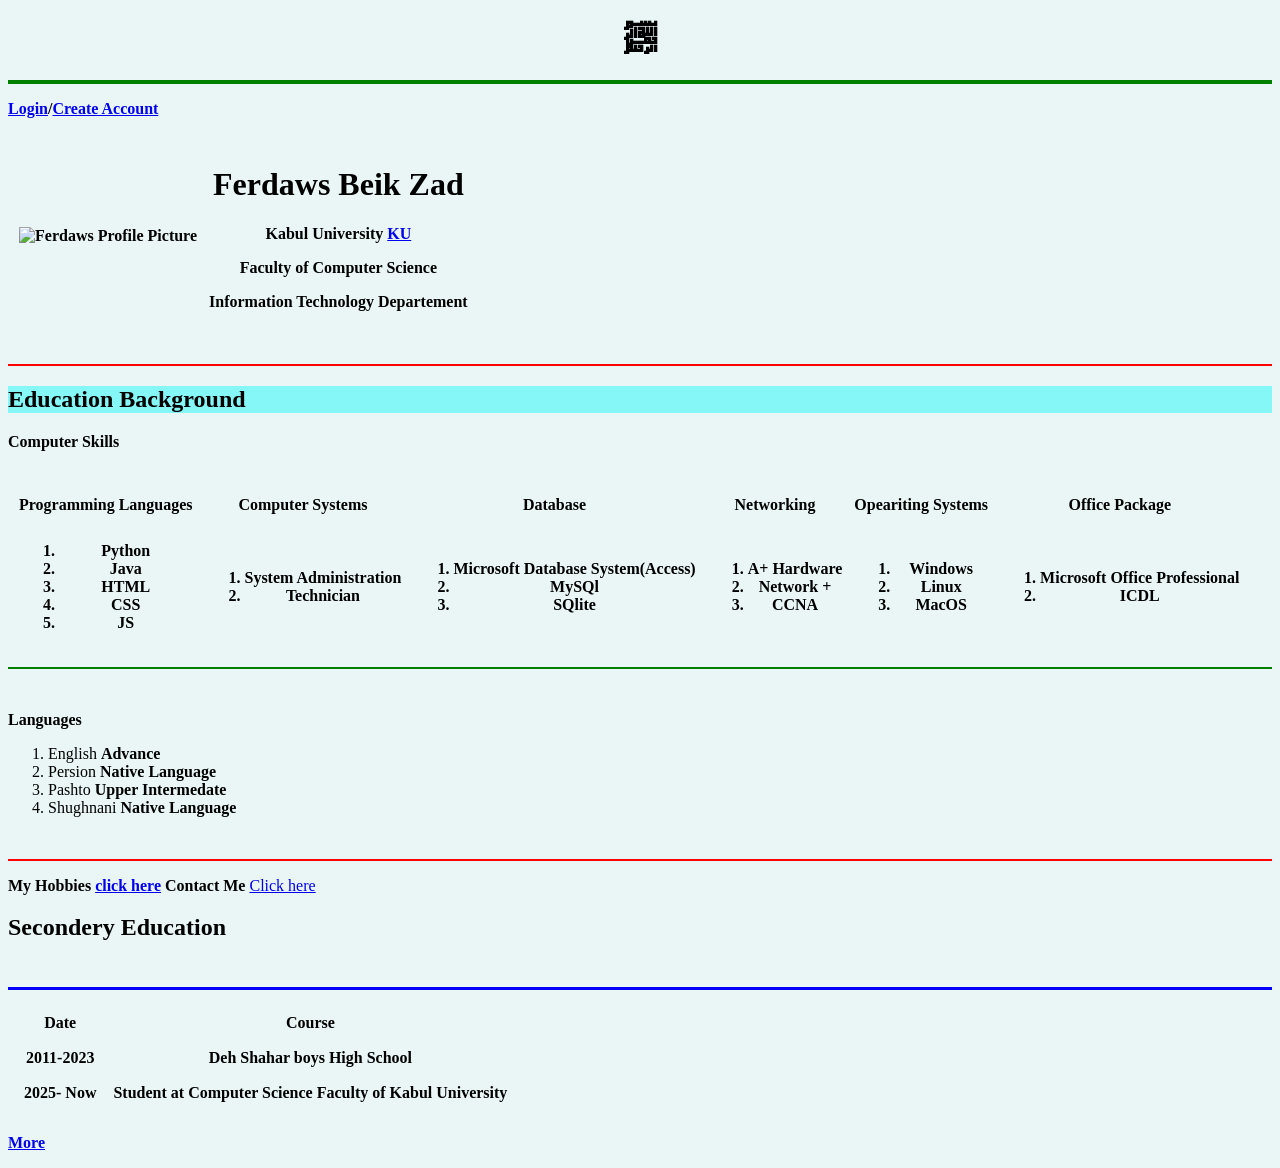
==== index.html @ 9e5334b0 "Add files via upload" ====
<!DOCTYPE html>

<html>
    <meta charset="utf-8" >
    <title>Ferdaws Personal Site</title>
<body style="background-color:#EAF6F6 ">
    
    
    <center>
        <h1> <strong>  ﷽ </strong></h1>
    </center>
    
    
    <hr size="4" color="green">
    <p style="position: static;"><strong><a href="login.html">Login</a>/<a href="C_account.html">Create Account</a></strong></p>

    <table cellspacing="10">
        <tr>
            <th><img src="Photos/Ferdaws.png" alt="Ferdaws Profile Picture" height="180" width="150"></th>
            <th><h1>Ferdaws Beik Zad</h1>  
                <p><strong>Kabul University</strong> <a href="https://www.Kabuluniversity.af"> KU</a></p>
                <p><strong>Faculty of Computer Science </strong></p>
                <p><strong>Information Technology Departement</strong></p>
            </th>
           
        </tr>
        
    </table>
    
    
    <br>
   
    <hr size="2" color="red">
    <h2 style="background-color: #86f7f7;" > <strong>Education Background</strong> </h2>

    <!-- Skills List-->
    
    <p><strong>Computer Skills</strong></p>
    <br>

    <table cellspacing="10">
        <head >

            <tr>
                <th>Programming Languages</th>
                <th>Computer Systems</th>
                <th>Database</th>
                <th>Networking</th>
                <th>Opeariting Systems</th>
                <th>Office Package</th>
            </tr>
            
        </head>
        <tr>
            <th>
                <ol>
                    <li>Python </li>
                    <li>Java</li>
                    <li>HTML </li>
                    <li>CSS</li>
                    <li>JS</li>
                </ol>
            </th>

            <th>
                <ol>
                    <li>System Administration</li>
                    <li>Technician</li>
                </ol>
           </th>
           <th>
                <ol>
                    <li>Microsoft Database System(Access)</li>
                    <li>MySQl</li>
                    <li>SQlite</li>

                </ol>
           </th>
           <th>
            <ol>
                <li>A+ Hardware</li>
                <li>Network + </li>
                <li>CCNA</li>
            </ol>
           </th>
           <th>
                <ol>
                    <li>Windows</li>
                    <li>Linux</li>
                    <li>MacOS</li>
                </ol>

           </th>
           <th>
                <ol>
                    <li>Microsoft Office Professional</li>
                    <li>ICDL</li>
                    
                </ol>
           </th>
        </tr> 
          
    </table>
     <!--End Computer Course-->      

        
    <hr color="green">

    <!--Languages Skills List-->
    <br>
    <p><b>Languages</b></p>

    <ol>
        <li>
            English <strong>Advance</strong>
        </li>
        <li>
            Persion <strong>Native Language</strong>
        </li>
        <li> 
            Pashto <strong>Upper Intermedate</strong>
        </li>
        <li>
            Shughnani <strong>Native Language</strong>
        </li>
    </ol>
    <br>
    <hr color="red">


    <!--My Hobbies-->
    <p><b>My Hobbies <a href="hobbies.html">click here</a> </b><strong>Contact Me</strong> <a href="contact.html"> Click here</a></p>

   <!--Contact Information-->
    
    <!--Secondery Education -->
    <h2>Secondery Education </h2>
    <br>
    <hr color="blue" size="3">
    <table cellspacing="15" textaligh="left">
        <head>
            <tr>
                <th>Date</th>
                <th>Course</th>
            </tr>
        </head>
        <tr>
            <th>2011-2023</th>
            <th>Deh Shahar boys High School </th>
        </tr>
        <tr>
            <th>2025- Now</th>
            <th>Student at <strong>Computer Science</strong> Faculty of <strong>Kabul University</strong></th>
        </tr>

    </table>
    <p> <a href="education.html"><b>More</b></a></p>

</body>
</html>
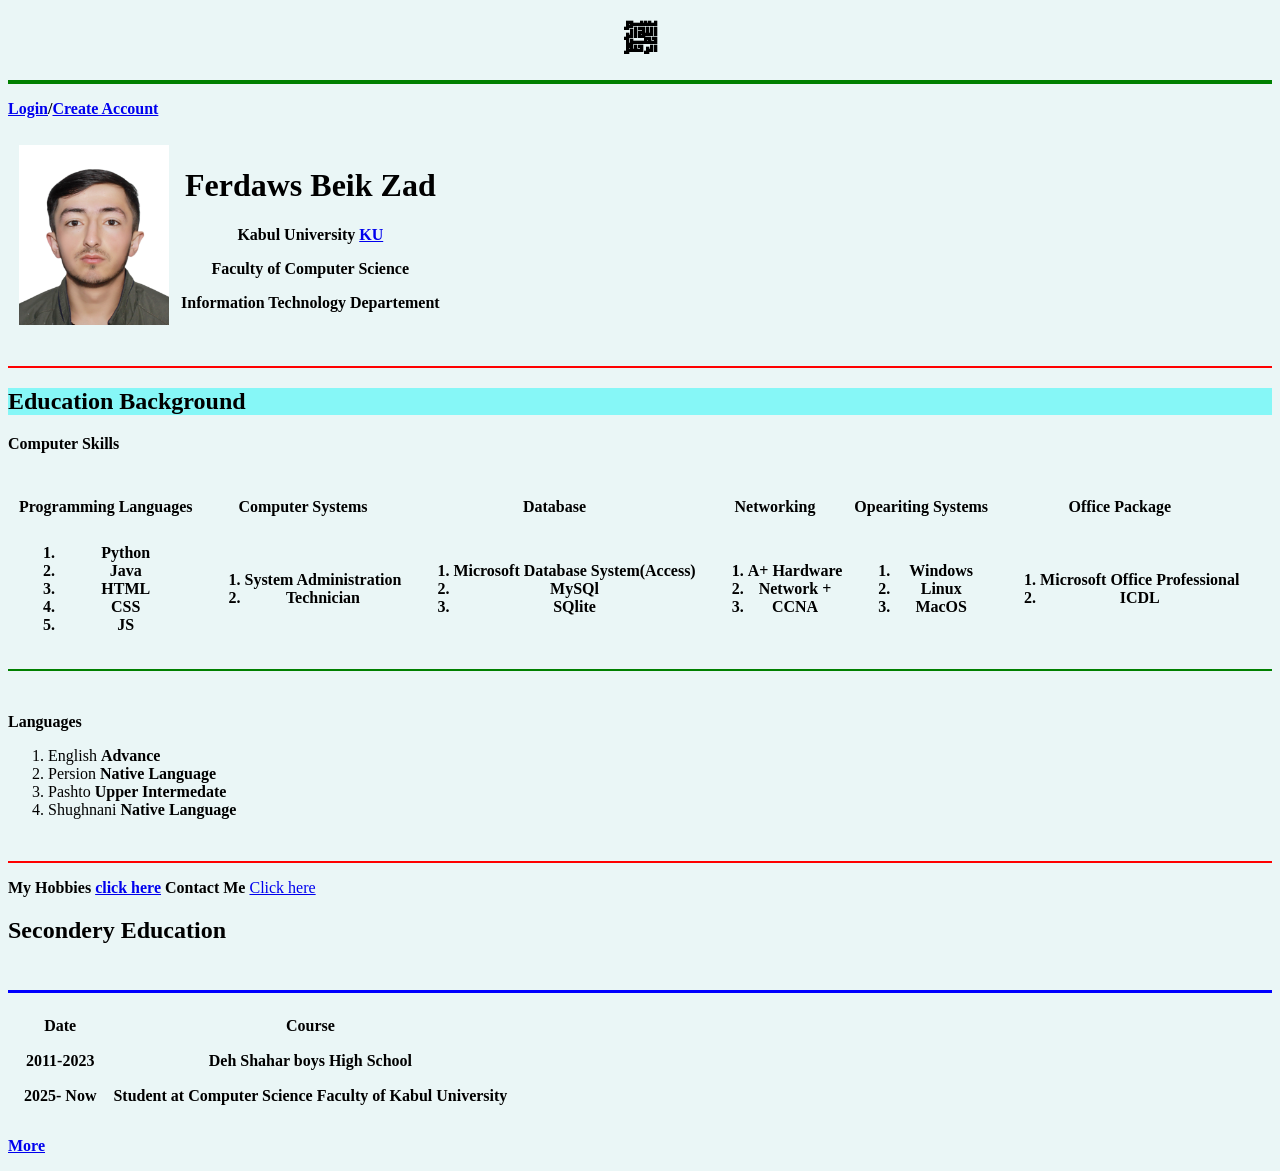
==== commit 034e998a: "photo dir change" ====
--- a/index.html
+++ b/index.html
@@ -16,7 +16,7 @@
 
     <table cellspacing="10">
         <tr>
-            <th><img src="Photos/Ferdaws.png" alt="Ferdaws Profile Picture" height="180" width="150"></th>
+            <th><img src="Ferdaws.png" alt="Ferdaws Profile Picture" height="180" width="150"></th>
             <th><h1>Ferdaws Beik Zad</h1>  
                 <p><strong>Kabul University</strong> <a href="https://www.Kabuluniversity.af"> KU</a></p>
                 <p><strong>Faculty of Computer Science </strong></p>
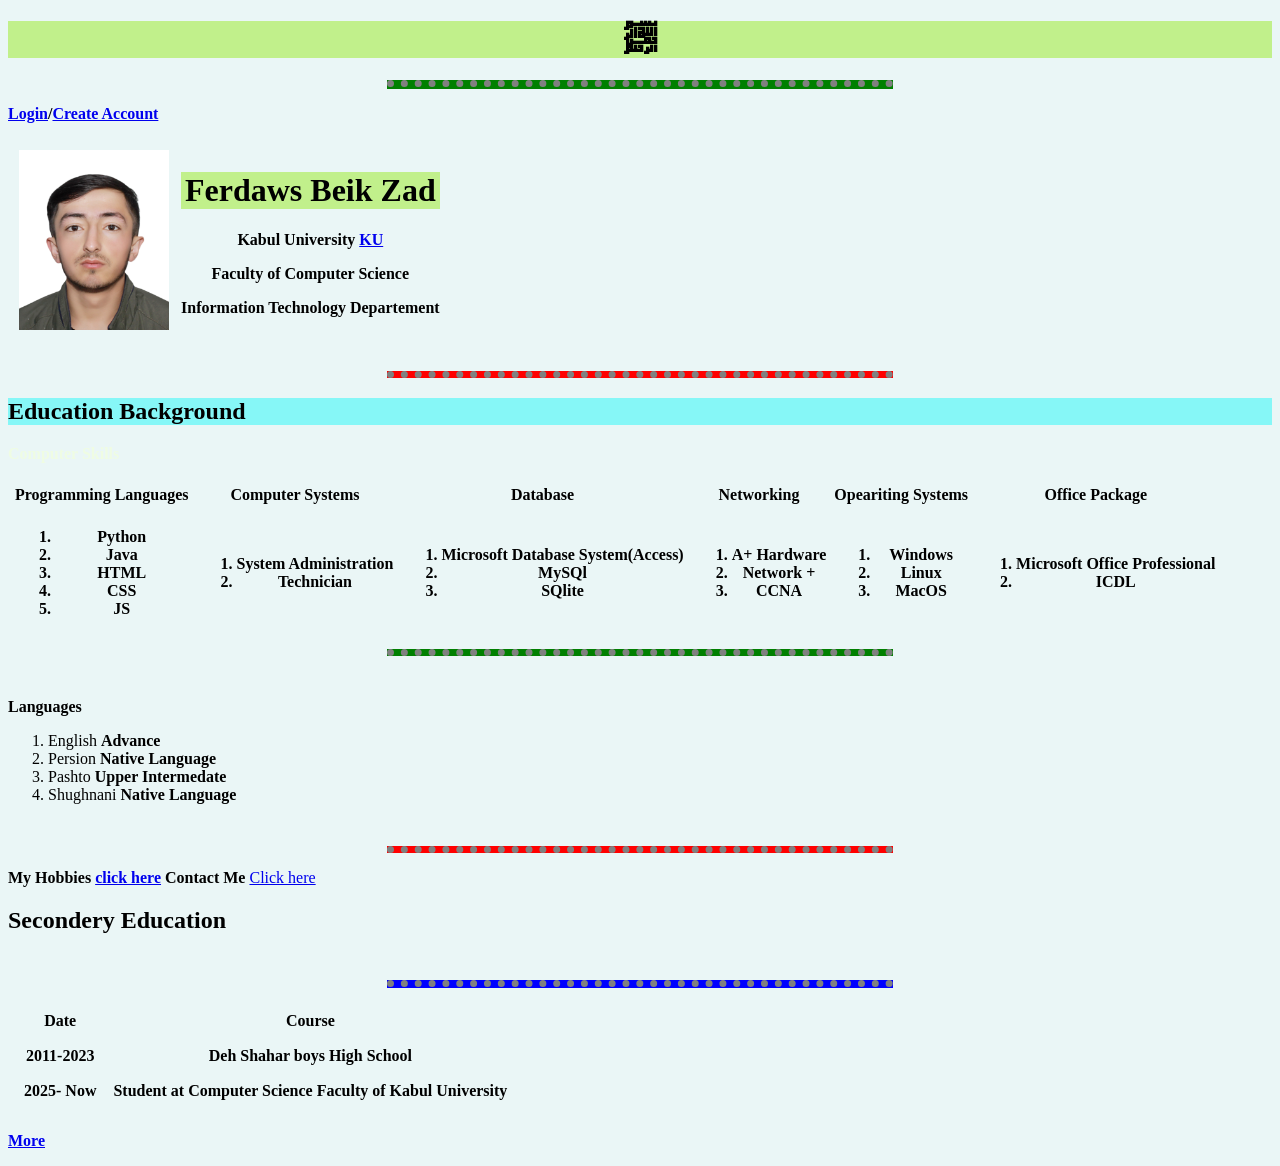
==== commit db4550f6: "Version 0.1.1" ====
--- a/index.html
+++ b/index.html
@@ -3,7 +3,35 @@
 <html>
     <meta charset="utf-8" >
     <title>Ferdaws Personal Site</title>
-<body style="background-color:#EAF6F6 ">
+
+
+<style>
+
+    body{
+        background-color: #EAF6F6;
+    
+    }
+    h1{
+        color: rgb(0, 0, 0);
+        background-color: rgb(193, 240, 139);
+        size: 10px;
+        
+    }
+
+    hr{
+        border-color: grey;
+        border-style: dotted none none;
+        width: 40%;
+        border-width: 7px;
+        
+    }
+   
+
+</style>
+
+
+
+<body>
     
     
     <center>
@@ -11,14 +39,14 @@
     </center>
     
     
-    <hr size="4" color="green">
+    <hr size="4" color="green" >
     <p style="position: static;"><strong><a href="login.html">Login</a>/<a href="C_account.html">Create Account</a></strong></p>
 
     <table cellspacing="10">
         <tr>
-            <th><img src="Ferdaws.png" alt="Ferdaws Profile Picture" height="180" width="150"></th>
+            <th><img src="Ferdaws.jpg" alt="Ferdaws Profile Picture" height="180" width="150"></th>
             <th><h1>Ferdaws Beik Zad</h1>  
-                <p><strong>Kabul University</strong> <a href="https://www.Kabuluniversity.af"> KU</a></p>
+                <p><strong>Kabul University</strong> <a href="https://ku.edu.af/en"> KU</a></p>
                 <p><strong>Faculty of Computer Science </strong></p>
                 <p><strong>Information Technology Departement</strong></p>
             </th>
@@ -35,19 +63,19 @@
 
     <!-- Skills List-->
     
-    <p><strong>Computer Skills</strong></p>
-    <br>
+    <p style="color: hsl(91, 82%, 94%);"><strong>Computer Skills</strong></p>
+   
 
-    <table cellspacing="10">
+    <table cellspacing="6">
         <head >
 
             <tr>
-                <th>Programming Languages</th>
-                <th>Computer Systems</th>
-                <th>Database</th>
-                <th>Networking</th>
-                <th>Opeariting Systems</th>
-                <th>Office Package</th>
+                <th >Programming Languages</th>
+                <th >Computer Systems</th>
+                <th >Database</th>
+                <th >Networking</th>
+                <th >Opeariting Systems</th>
+                <th >Office Package</th>
             </tr>
             
         </head>
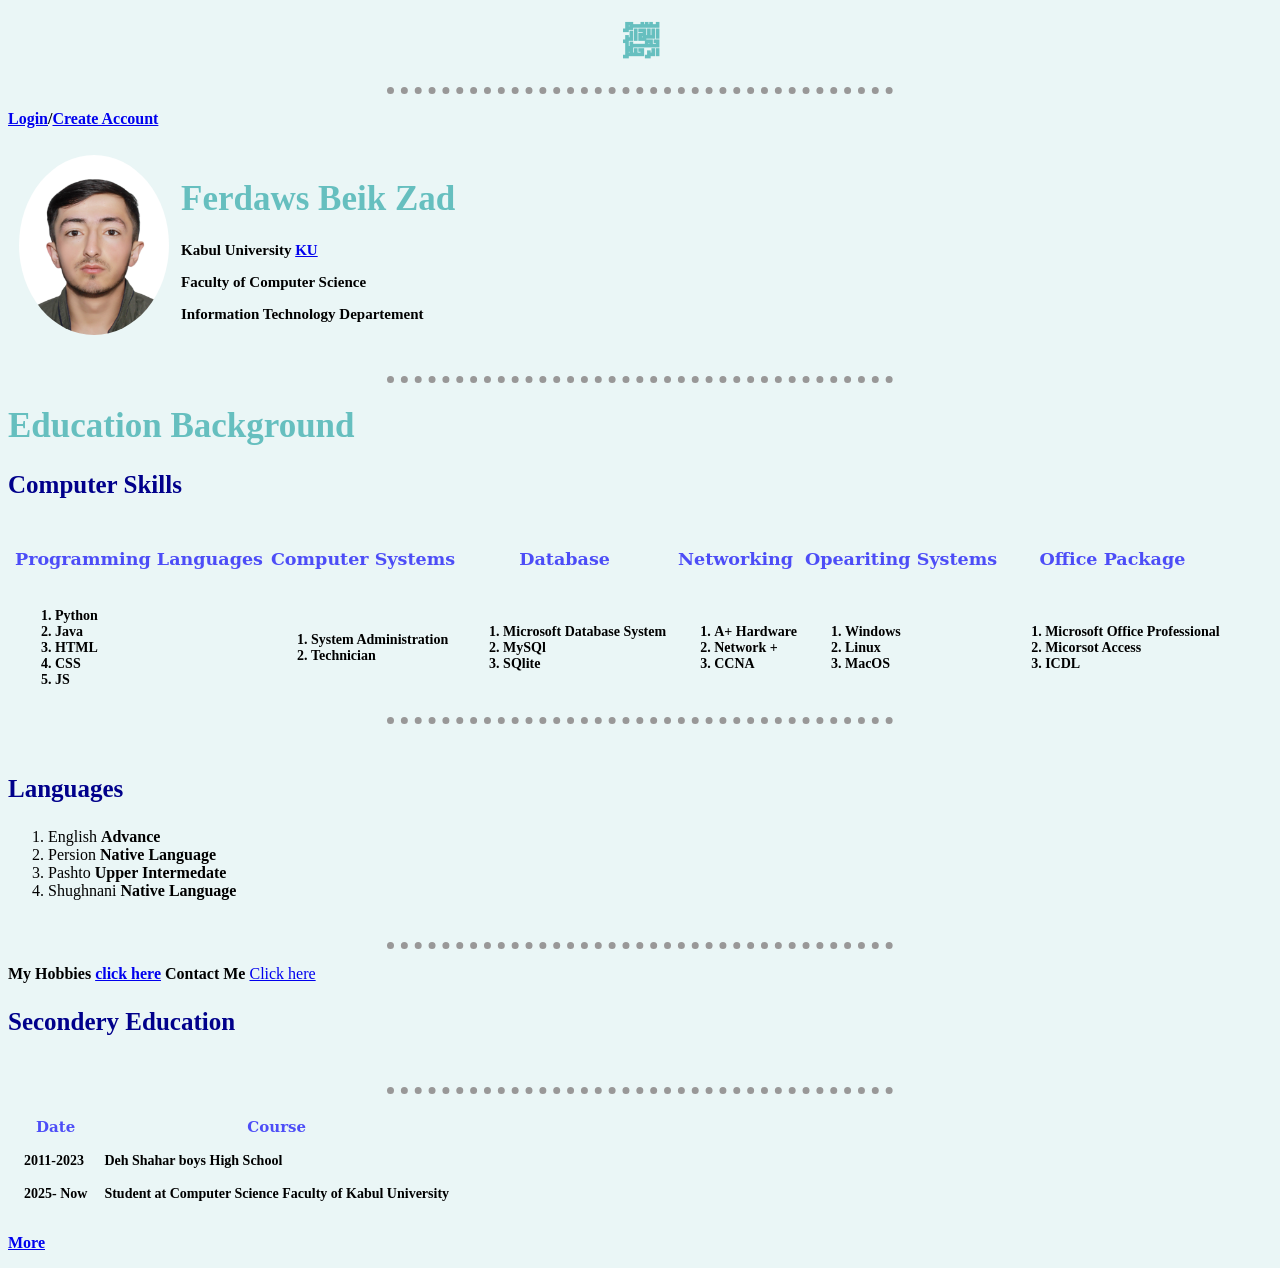
==== commit e976db23: "Add files via upload" ====
--- a/index.html
+++ b/index.html
@@ -4,185 +4,165 @@
     <meta charset="utf-8" >
     <title>Ferdaws Personal Site</title>
 
-
-<style>
-
-    body{
-        background-color: #EAF6F6;
-    
-    }
-    h1{
-        color: rgb(0, 0, 0);
-        background-color: rgb(193, 240, 139);
-        size: 10px;
-        
-    }
-
-    hr{
-        border-color: grey;
-        border-style: dotted none none;
-        width: 40%;
-        border-width: 7px;
-        
-    }
-   
-
-</style>
-
-
+    <link rel="stylesheet" href="css/styles.css">
 
 <body>
     
     
     <center>
-        <h1> <strong>  ﷽ </strong></h1>
+        <h1 class="heading"> <strong>  ﷽ </strong></h1>
     </center>
     
     
-    <hr size="4" color="green" >
+    <hr class="thr">
     <p style="position: static;"><strong><a href="login.html">Login</a>/<a href="C_account.html">Create Account</a></strong></p>
+    
+        <table cellspacing="10">
+            <tr>
+                <th><img class="Picture" src="Ferdaws.jpg" alt="Ferdaws Profile Picture" height="180" width="150"></th>
+                <th><h1 class="heading">Ferdaws Beik Zad</h1>  
+                    <p class="detils"><strong>Kabul University</strong> <a href="https://ku.edu.af/en"> KU</a></p>
+                    <p class="detils"><strong>Faculty of Computer Science </strong></p>
+                    <p class="detils"><strong>Information Technology Departement</strong></p>
+                </th>
+            
+            </tr>
+            
+        </table>
+        
+        
+        <br>
+    
+        <hr >
+        <h1 class="heading" > <strong>Education Background</strong> </h1>
 
-    <table cellspacing="10">
-        <tr>
-            <th><img src="Ferdaws.jpg" alt="Ferdaws Profile Picture" height="180" width="150"></th>
-            <th><h1>Ferdaws Beik Zad</h1>  
-                <p><strong>Kabul University</strong> <a href="https://ku.edu.af/en"> KU</a></p>
-                <p><strong>Faculty of Computer Science </strong></p>
-                <p><strong>Information Technology Departement</strong></p>
+        <!-- Skills List-->
+        
+        <p class="partB"><strong>Computer Skills</strong></p>
+    
+
+        <table cellspacing="6">
+            <head >
+
+                <tr class="TB-heading">
+                    <th ><h3>Programming Languages</h3></th>
+                    <th ><h3>Computer Systems</h3></th>
+                    <th ><h3>Database</h3></th>
+                    <th ><h3>Networking</h3></th>
+                    <th ><h3>Opeariting Systems</h3></th>
+                    <th ><h3>Office Package</h3></th>
+                </tr>
+                
+            </head>
+            <tr class="TB-data">
+                <th>
+                    <ol>
+                        <li>Python </li>
+                        <li>Java</li>
+                        <li>HTML </li>
+                        <li>CSS</li>
+                        <li>JS</li>
+                    </ol>
+                </th>
+
+                <th class="TB-data">
+                    <ol>
+                        <li>System Administration</li>
+                        <li>Technician</li>
+                    </ol>
             </th>
-           
-        </tr>
+            <th class="TB-data">
+                    <ol>
+                        <li>Microsoft Database System</li>
+                        <li>MySQl</li>
+                        <li>SQlite</li>
+
+                    </ol>
+            </th>
+            <th class="TB-data">
+                <ol>
+                    <li>A+ Hardware</li>
+                    <li>Network + </li>
+                    <li>CCNA</li>
+                </ol>
+            </th>
+            <th class="TB-data">
+                    <ol>
+                        <li>Windows</li>
+                        <li>Linux</li>
+                        <li>MacOS</li>
+                    </ol>
+
+            </th>
+            <th class="TB-data">
+                    <ol>
+                        <li>Microsoft Office Professional</li>
+                        <li>Micorsot Access</li>
+                        <li>ICDL</li>
+                        
+                    </ol>
+            </th>
+            </tr> 
+            
+        </table>
+        <!--End Computer Course-->      
+
+            
+        <hr>
+
+        <!--Languages Skills List-->
+        <br>
+        <p class="partB"><b>Languages</b></p>
+
+        <ol>
+            <li>
+                English <strong>Advance</strong>
+            </li>
+            <li>
+                Persion <strong>Native Language</strong>
+            </li>
+            <li> 
+                Pashto <strong>Upper Intermedate</strong>
+            </li>
+            <li>
+                Shughnani <strong>Native Language</strong>
+            </li>
+        </ol>
+        <br>
+        <hr>
+
+
+        <!--My Hobbies-->
+        <p><b>My Hobbies <a href="hobbies.html">click here</a> </b><strong>Contact Me</strong> <a href="contact.html"> Click here</a></p>
+
+    <!--Contact Information-->
         
-    </table>
+        <!--Secondery Education -->
+        <p class="partB"><b>Secondery Education </b></p>
+        <br>
+        <hr>
+        <table cellspacing="15" textaligh="left">
+            <head>
+                <tr class="TB-heading">
+                    <th>Date</th>
+                    <th>Course</th>
+                </tr>
+            </head>
+            <tr class="TB-data">
+                <th>2011-2023</th>
+                <th>Deh Shahar boys High School </th>
+            </tr>
+            <tr class="TB-data">
+                <th>2025- Now</th>
+                <th>Student at <strong>Computer Science</strong> Faculty of <strong>Kabul University</strong></th>
+            </tr>
+
+        </table>
     
     
-    <br>
-   
-    <hr size="2" color="red">
-    <h2 style="background-color: #86f7f7;" > <strong>Education Background</strong> </h2>
 
-    <!-- Skills List-->
+    <p> <a href="New_edu.html"><b>More</b></a></p>
     
-    <p style="color: hsl(91, 82%, 94%);"><strong>Computer Skills</strong></p>
-   
-
-    <table cellspacing="6">
-        <head >
-
-            <tr>
-                <th >Programming Languages</th>
-                <th >Computer Systems</th>
-                <th >Database</th>
-                <th >Networking</th>
-                <th >Opeariting Systems</th>
-                <th >Office Package</th>
-            </tr>
-            
-        </head>
-        <tr>
-            <th>
-                <ol>
-                    <li>Python </li>
-                    <li>Java</li>
-                    <li>HTML </li>
-                    <li>CSS</li>
-                    <li>JS</li>
-                </ol>
-            </th>
-
-            <th>
-                <ol>
-                    <li>System Administration</li>
-                    <li>Technician</li>
-                </ol>
-           </th>
-           <th>
-                <ol>
-                    <li>Microsoft Database System(Access)</li>
-                    <li>MySQl</li>
-                    <li>SQlite</li>
-
-                </ol>
-           </th>
-           <th>
-            <ol>
-                <li>A+ Hardware</li>
-                <li>Network + </li>
-                <li>CCNA</li>
-            </ol>
-           </th>
-           <th>
-                <ol>
-                    <li>Windows</li>
-                    <li>Linux</li>
-                    <li>MacOS</li>
-                </ol>
-
-           </th>
-           <th>
-                <ol>
-                    <li>Microsoft Office Professional</li>
-                    <li>ICDL</li>
-                    
-                </ol>
-           </th>
-        </tr> 
-          
-    </table>
-     <!--End Computer Course-->      
-
-        
-    <hr color="green">
-
-    <!--Languages Skills List-->
-    <br>
-    <p><b>Languages</b></p>
-
-    <ol>
-        <li>
-            English <strong>Advance</strong>
-        </li>
-        <li>
-            Persion <strong>Native Language</strong>
-        </li>
-        <li> 
-            Pashto <strong>Upper Intermedate</strong>
-        </li>
-        <li>
-            Shughnani <strong>Native Language</strong>
-        </li>
-    </ol>
-    <br>
-    <hr color="red">
-
-
-    <!--My Hobbies-->
-    <p><b>My Hobbies <a href="hobbies.html">click here</a> </b><strong>Contact Me</strong> <a href="contact.html"> Click here</a></p>
-
-   <!--Contact Information-->
-    
-    <!--Secondery Education -->
-    <h2>Secondery Education </h2>
-    <br>
-    <hr color="blue" size="3">
-    <table cellspacing="15" textaligh="left">
-        <head>
-            <tr>
-                <th>Date</th>
-                <th>Course</th>
-            </tr>
-        </head>
-        <tr>
-            <th>2011-2023</th>
-            <th>Deh Shahar boys High School </th>
-        </tr>
-        <tr>
-            <th>2025- Now</th>
-            <th>Student at <strong>Computer Science</strong> Faculty of <strong>Kabul University</strong></th>
-        </tr>
-
-    </table>
-    <p> <a href="education.html"><b>More</b></a></p>
 
 </body>
 </html>
--- a/css/styles.css
+++ b/css/styles.css
@@ -0,0 +1,137 @@
+
+body{
+     background-color: #eaf6f6;
+
+}
+
+.heading{
+    color: #66bfbf;
+    font-family: "Times new roman",serif;
+    /* background-color: rgb(242, 247, 236);  */
+    font-size: 35px;
+
+}
+.TB-heading{
+
+    color: rgb(77, 77, 247);
+    font-family: "serif";
+    font-size: 15px;
+
+}
+
+
+
+.Picture{
+    border-radius: 100%;
+
+
+}
+
+hr{
+    border-color: rgb(153, 152, 152);
+    border-style: dotted none none;
+    width: 40%;
+    border-width: 7px;
+}
+.TB-data{
+    font-family: 'sans-serif';
+    font-size: 14px;
+    text-align: justify;
+
+
+
+}
+
+
+/* Part B Styles */
+
+.partB{
+    color: darkblue;
+    font: bold;
+    font-family: 'Times New Roman', Times, serif;
+    font-size: 25px;
+}
+
+.detils{
+    text-align: justify;
+
+}
+
+.table-heading{
+    align-items: left;
+}
+
+
+
+/* new Educational Info */
+
+#N_edu{
+    background-color: lightcyan;
+
+}
+
+.totle{ 
+    display: flex;
+    justify-content: space-between;
+    align-items: flex-start;
+    width: 100%;
+}
+
+.table{
+    font-family: serif;
+    font-size: 15px;
+    border-spacing: 20px;
+    padding: 5px;
+    text-align: justify;
+    
+
+}
+
+.table_heading{
+    font-family: 'Times New Roman', Times, serif;
+    font-size: 20px;
+    color: darkblue;
+    text-align: center;
+    padding: 10px;
+}
+
+#heading2{
+    color: red;
+}
+
+
+
+#head{
+    color:black;
+    font-family: serif;
+    font-size: 20px;
+    font-weight: bold;
+    text-align: left;
+}
+
+tr{
+    font-size: 15px;
+    font-weight: bold;
+    
+
+
+}
+
+
+#h1{
+    text-align: center;
+    font-family: Arial, Helvetica, sans-serif;
+    font-size: xx-large;
+    font-weight: bold;
+    color:blue;
+}
+
+#hr1{
+    border-color: green;
+
+}
+
+
+
+
+
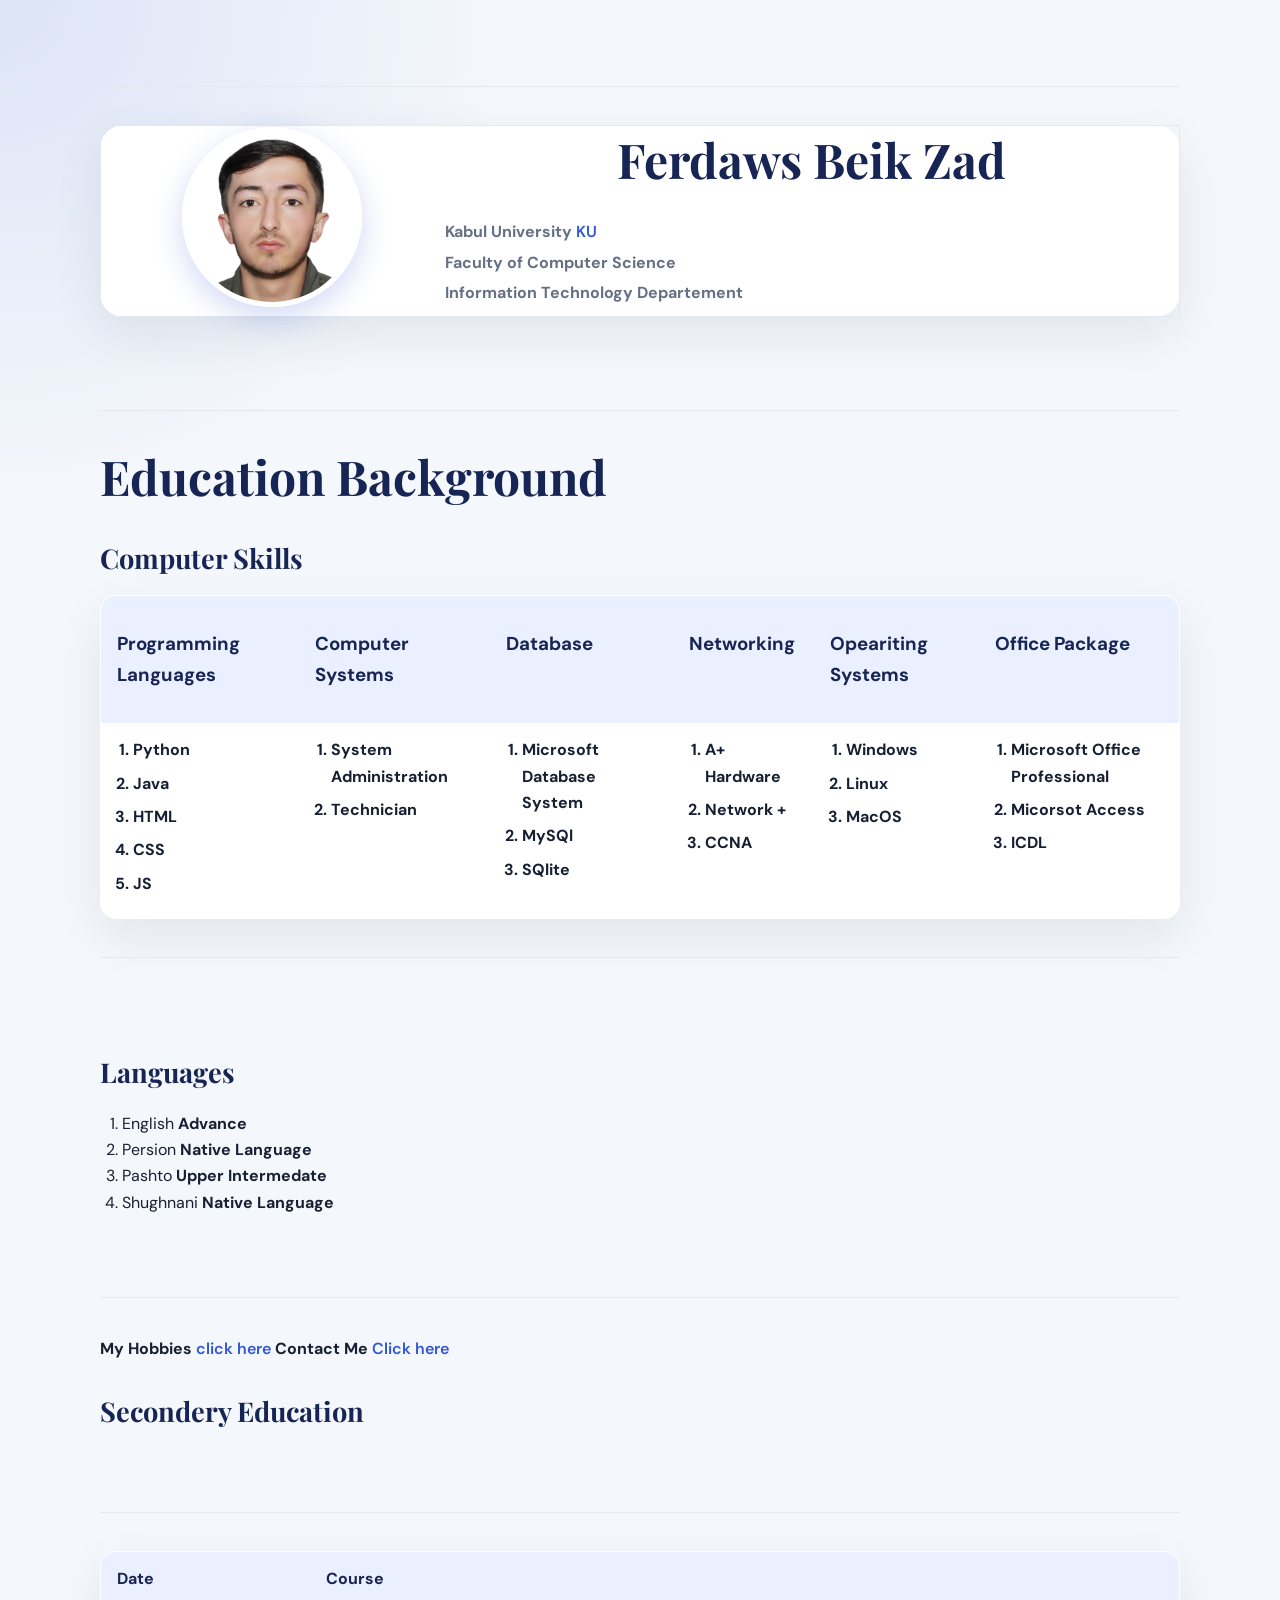
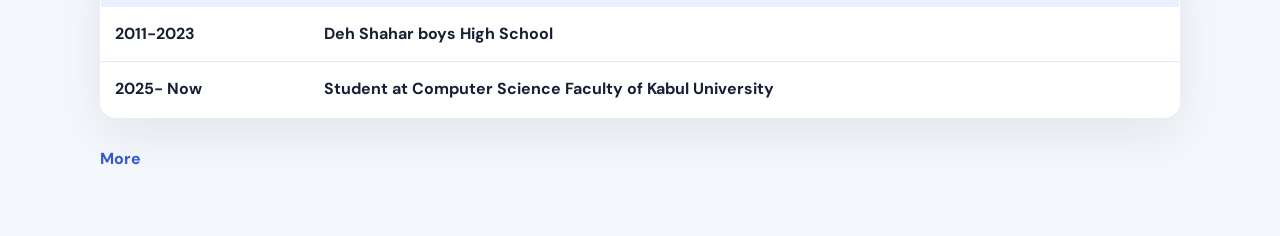
==== commit 57b7ff75: "Add files via upload" ====
--- a/index.html
+++ b/index.html
@@ -15,7 +15,7 @@
     
     
     <hr class="thr">
-    <p style="position: static;"><strong><a href="login.html">Login</a>/<a href="C_account.html">Create Account</a></strong></p>
+    <!-- <p style="position: static;"><strong><a href="login.html">Login</a>/<a href="C_account.html">Create Account</a></strong></p> -->
     
         <table cellspacing="10">
             <tr>
--- a/css/styles.css
+++ b/css/styles.css
@@ -1,137 +1,228 @@
 
-body{
-     background-color: #eaf6f6;
-
-}
-
-.heading{
-    color: #66bfbf;
-    font-family: "Times new roman",serif;
-    /* background-color: rgb(242, 247, 236);  */
-    font-size: 35px;
-
-}
-.TB-heading{
-
-    color: rgb(77, 77, 247);
-    font-family: "serif";
-    font-size: 15px;
-
-}
-
-
-
-.Picture{
-    border-radius: 100%;
-
-
-}
-
-hr{
-    border-color: rgb(153, 152, 152);
-    border-style: dotted none none;
-    width: 40%;
-    border-width: 7px;
-}
-.TB-data{
-    font-family: 'sans-serif';
-    font-size: 14px;
-    text-align: justify;
-
-
-
-}
-
-
-/* Part B Styles */
-
-.partB{
-    color: darkblue;
-    font: bold;
-    font-family: 'Times New Roman', Times, serif;
-    font-size: 25px;
-}
-
-.detils{
-    text-align: justify;
-
-}
-
-.table-heading{
-    align-items: left;
-}
-
-
-
-/* new Educational Info */
-
-#N_edu{
-    background-color: lightcyan;
-
-}
-
-.totle{ 
-    display: flex;
-    justify-content: space-between;
-    align-items: flex-start;
+@import url('https://fonts.googleapis.com/css2?family=DM+Sans:wght@400;500;600;700&family=Playfair+Display:wght@700&display=swap');
+
+:root {
+    --ink: #172033;
+    --muted: #667085;
+    --navy: #172554;
+    --blue: #3157d5;
+    --blue-soft: #eaf0ff;
+    --paper: #ffffff;
+    --line: #e4e8f0;
+    --page: #f4f7fb;
+}
+
+* {
+    box-sizing: border-box;
+}
+
+html {
+    scroll-behavior: smooth;
+}
+
+body {
+    margin: 0;
+    padding: 48px 20px;
+    color: var(--ink);
+    background:
+        radial-gradient(circle at top left, rgba(49, 87, 213, .12), transparent 32rem),
+        var(--page);
+    font-family: "DM Sans", Arial, sans-serif;
+    line-height: 1.65;
+}
+
+body > * {
+    max-width: 1080px;
+    margin-left: auto;
+    margin-right: auto;
+}
+
+a {
+    color: var(--blue);
+    font-weight: 600;
+    text-decoration: none;
+}
+
+a:hover {
+    text-decoration: underline;
+}
+
+hr {
+    height: 1px;
+    border: 0;
+    margin: 38px auto;
+    background: var(--line);
+}
+
+.heading,
+#h1 {
+    margin-top: 0;
+    color: var(--navy);
+    font-family: "Playfair Display", Georgia, serif;
+    font-size: clamp(2rem, 5vw, 3rem);
+    line-height: 1.15;
+}
+
+#h1 {
+    text-align: center;
+}
+
+center .heading {
+    display: none;
+}
+
+body > table {
     width: 100%;
-}
-
-.table{
-    font-family: serif;
-    font-size: 15px;
-    border-spacing: 20px;
-    padding: 5px;
-    text-align: justify;
-    
-
-}
-
-.table_heading{
-    font-family: 'Times New Roman', Times, serif;
-    font-size: 20px;
-    color: darkblue;
-    text-align: center;
-    padding: 10px;
-}
-
-#heading2{
-    color: red;
-}
-
-
-
-#head{
-    color:black;
-    font-family: serif;
-    font-size: 20px;
-    font-weight: bold;
-    text-align: left;
-}
-
-tr{
-    font-size: 15px;
-    font-weight: bold;
-    
-
-
-}
-
-
-#h1{
-    text-align: center;
-    font-family: Arial, Helvetica, sans-serif;
-    font-size: xx-large;
-    font-weight: bold;
-    color:blue;
-}
-
-#hr1{
-    border-color: green;
-
-}
-
-
-
-
-
+    max-width: 1080px;
+    margin-bottom: 28px;
+    padding: 28px;
+    border: 1px solid var(--line);
+    border-radius: 24px;
+    background: var(--paper);
+    box-shadow: 0 18px 50px rgba(23, 32, 51, .08);
+}
+
+.Picture {
+    width: 180px;
+    height: 180px;
+    object-fit: cover;
+    border: 5px solid white;
+    border-radius: 50%;
+    box-shadow: 0 10px 30px rgba(49, 87, 213, .22);
+}
+
+.detils {
+    margin: 4px 0;
+    color: var(--muted);
+    text-align: left;
+}
+
+.partB {
+    margin-bottom: 14px;
+    color: var(--navy);
+    font-family: "Playfair Display", Georgia, serif;
+    font-size: 1.7rem;
+}
+
+table {
+    border-collapse: collapse;
+}
+
+body > table:not(:first-of-type),
+section table {
+    overflow: hidden;
+    border-radius: 16px;
+}
+
+.TB-heading th {
+    padding: 14px 16px;
+    color: var(--navy);
+    background: var(--blue-soft);
+    text-align: left;
+    vertical-align: top;
+}
+
+.TB-data th,
+.TB-data td {
+    padding: 14px;
+    border-bottom: 1px solid var(--line);
+    text-align: left;
+    vertical-align: top;
+}
+
+ol,
+ul {
+    padding-left: 22px;
+}
+
+.TB-data ol {
+    margin: 0;
+    padding-left: 18px;
+}
+
+.TB-data li {
+    margin-bottom: 7px;
+}
+
+#N_edu {
+    background:
+        radial-gradient(circle at top right, rgba(49, 87, 213, .12), transparent 30rem),
+        var(--page);
+}
+
+.totle {
+    display: grid;
+    grid-template-columns: repeat(2, minmax(0, 1fr));
+    gap: 24px;
+    width: 100%;
+}
+
+.part {
+    min-width: 0;
+    padding: 22px;
+    border: 1px solid var(--line);
+    border-radius: 18px;
+    background: var(--paper);
+    box-shadow: 0 12px 36px rgba(23, 32, 51, .06);
+}
+
+.part h2,
+#N_edu h2 {
+    color: var(--navy);
+    font-family: "Playfair Display", Georgia, serif;
+}
+
+.table {
+    width: 100%;
+    font-family: "DM Sans", Arial, sans-serif;
+    font-size: .9rem;
+    text-align: left;
+}
+
+.table th,
+.table td {
+    padding: 10px 8px;
+    border-bottom: 1px solid var(--line);
+    text-align: left;
+    vertical-align: top;
+}
+
+#head {
+    color: var(--blue);
+    font-weight: 700;
+    text-transform: uppercase;
+}
+
+#N_edu > h2,
+#N_edu > p,
+#N_edu > ul {
+    max-width: 1080px;
+}
+
+@media (max-width: 800px) {
+    body {
+        padding: 24px 14px;
+    }
+
+    body > table {
+        display: block;
+    }
+
+    body > table tr {
+        display: block;
+    }
+
+    body > table th {
+        display: block;
+    }
+
+    .totle {
+        grid-template-columns: 1fr;
+    }
+
+    table {
+        display: block;
+        width: 100%;
+        overflow-x: auto;
+    }
+}
